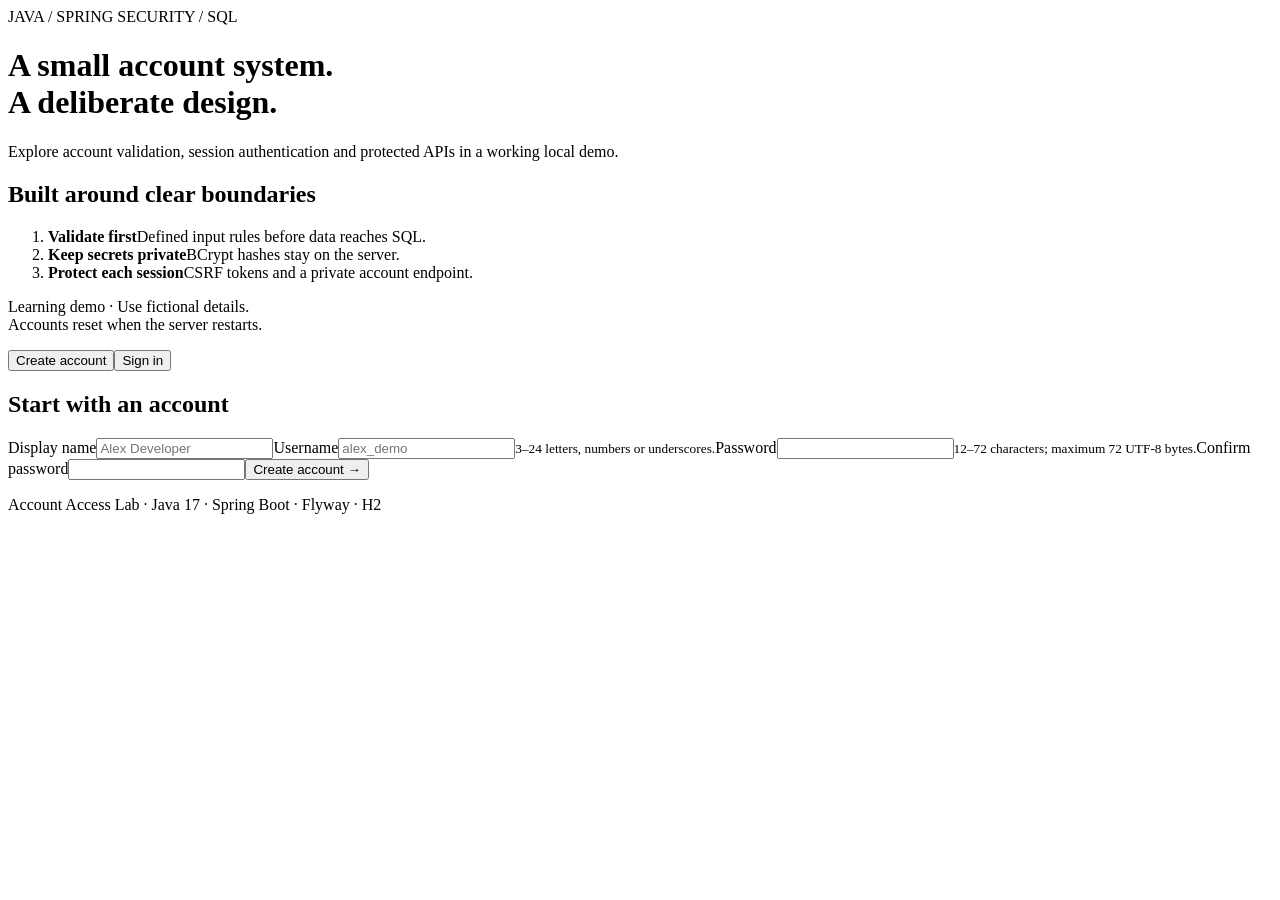
==== src/main/resources/static/index.html @ dd08afdc "Build Account Access Lab with session authentication and integration tests" ====
<!doctype html><html lang="en"><head><meta charset="utf-8"><meta name="viewport" content="width=device-width,initial-scale=1"><title>Account Access Lab</title><link rel="stylesheet" href="/styles.css"><script src="/app.js" defer></script></head><body><main><header><span class="eyebrow">JAVA / SPRING SECURITY / SQL</span><h1>A small account system.<br>A deliberate design.</h1><p>Explore account validation, session authentication and protected APIs in a working local demo.</p></header><div class="workspace"><aside><h2>Built around clear boundaries</h2><ol><li><strong>Validate first</strong><span>Defined input rules before data reaches SQL.</span></li><li><strong>Keep secrets private</strong><span>BCrypt hashes stay on the server.</span></li><li><strong>Protect each session</strong><span>CSRF tokens and a private account endpoint.</span></li></ol><p class="note">Learning demo · Use fictional details.<br>Accounts reset when the server restarts.</p></aside><section class="panel" aria-label="Account workspace"><nav aria-label="Account actions"><button id="show-register" class="tab active" type="button">Create account</button><button id="show-login" class="tab" type="button">Sign in</button></nav><form id="register"><h2>Start with an account</h2><label>Display name<input name="displayName" maxlength="60" required autocomplete="nickname" placeholder="Alex Developer"></label><label>Username<input name="username" pattern="[A-Za-z0-9_]{3,24}" minlength="3" maxlength="24" required autocomplete="username" placeholder="alex_demo"><small>3–24 letters, numbers or underscores.</small></label><label>Password<input name="password" type="password" minlength="12" maxlength="72" required autocomplete="new-password"><small>12–72 characters; maximum 72 UTF-8 bytes.</small></label><label>Confirm password<input name="confirmation" type="password" required autocomplete="new-password"></label><button class="primary" type="submit">Create account <span aria-hidden="true">→</span></button></form><form id="login" hidden><h2>Welcome back</h2><label>Username<input name="username" required autocomplete="username"></label><label>Password<input name="password" type="password" required autocomplete="current-password"></label><button class="primary" type="submit">Sign in <span aria-hidden="true">→</span></button></form><article id="profile" hidden><span class="badge">SESSION ACTIVE</span><h2 id="greeting"></h2><dl><dt>Username</dt><dd id="account-name"></dd><dt>Account created</dt><dd id="account-date"></dd></dl><p>You reached an authenticated API. Account details are rendered as text, never as HTML.</p><button id="logout" class="primary" type="button">Sign out</button></article><p id="feedback" role="status" aria-live="polite"></p></section></div><footer>Account Access Lab · Java 17 · Spring Boot · Flyway · H2</footer></main></body></html>
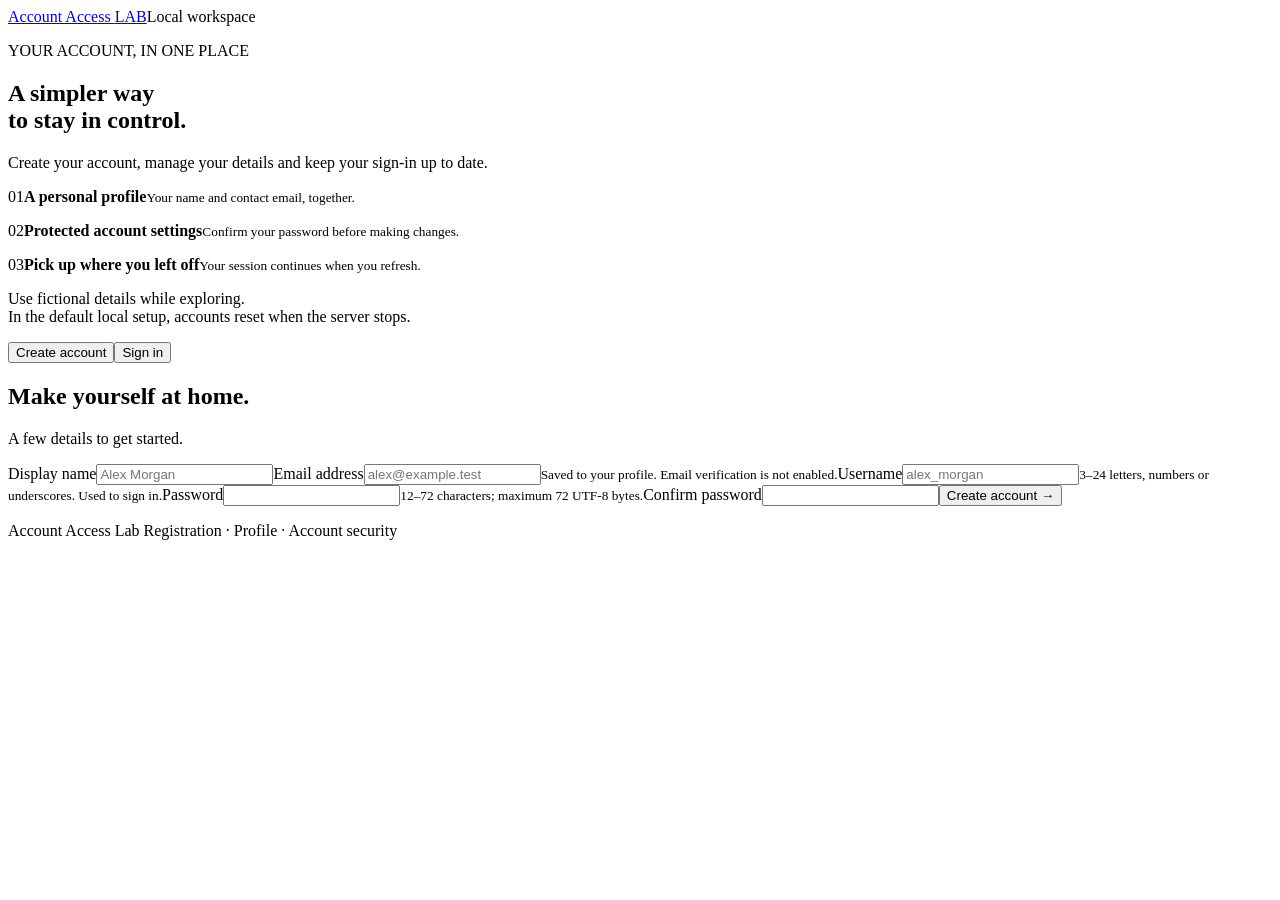
==== commit ad761601: "Consolidate registration workflows into a complete account workspace" ====
--- a/src/main/resources/static/index.html
+++ b/src/main/resources/static/index.html
@@ -1 +1,15 @@
-<!doctype html><html lang="en"><head><meta charset="utf-8"><meta name="viewport" content="width=device-width,initial-scale=1"><title>Account Access Lab</title><link rel="stylesheet" href="/styles.css"><script src="/app.js" defer></script></head><body><main><header><span class="eyebrow">JAVA / SPRING SECURITY / SQL</span><h1>A small account system.<br>A deliberate design.</h1><p>Explore account validation, session authentication and protected APIs in a working local demo.</p></header><div class="workspace"><aside><h2>Built around clear boundaries</h2><ol><li><strong>Validate first</strong><span>Defined input rules before data reaches SQL.</span></li><li><strong>Keep secrets private</strong><span>BCrypt hashes stay on the server.</span></li><li><strong>Protect each session</strong><span>CSRF tokens and a private account endpoint.</span></li></ol><p class="note">Learning demo · Use fictional details.<br>Accounts reset when the server restarts.</p></aside><section class="panel" aria-label="Account workspace"><nav aria-label="Account actions"><button id="show-register" class="tab active" type="button">Create account</button><button id="show-login" class="tab" type="button">Sign in</button></nav><form id="register"><h2>Start with an account</h2><label>Display name<input name="displayName" maxlength="60" required autocomplete="nickname" placeholder="Alex Developer"></label><label>Username<input name="username" pattern="[A-Za-z0-9_]{3,24}" minlength="3" maxlength="24" required autocomplete="username" placeholder="alex_demo"><small>3–24 letters, numbers or underscores.</small></label><label>Password<input name="password" type="password" minlength="12" maxlength="72" required autocomplete="new-password"><small>12–72 characters; maximum 72 UTF-8 bytes.</small></label><label>Confirm password<input name="confirmation" type="password" required autocomplete="new-password"></label><button class="primary" type="submit">Create account <span aria-hidden="true">→</span></button></form><form id="login" hidden><h2>Welcome back</h2><label>Username<input name="username" required autocomplete="username"></label><label>Password<input name="password" type="password" required autocomplete="current-password"></label><button class="primary" type="submit">Sign in <span aria-hidden="true">→</span></button></form><article id="profile" hidden><span class="badge">SESSION ACTIVE</span><h2 id="greeting"></h2><dl><dt>Username</dt><dd id="account-name"></dd><dt>Account created</dt><dd id="account-date"></dd></dl><p>You reached an authenticated API. Account details are rendered as text, never as HTML.</p><button id="logout" class="primary" type="button">Sign out</button></article><p id="feedback" role="status" aria-live="polite"></p></section></div><footer>Account Access Lab · Java 17 · Spring Boot · Flyway · H2</footer></main></body></html>+<!doctype html>
+<html lang="en"><head><meta charset="utf-8"><meta name="viewport" content="width=device-width,initial-scale=1"><title>Account Access Lab</title><link rel="stylesheet" href="/styles.css"><script src="/app.js" defer></script></head>
+<body><main>
+<header class="masthead"><a class="brand" href="/">Account Access <span>LAB</span></a><span class="environment">Local workspace</span></header>
+<div class="workspace">
+<aside><p class="eyebrow">YOUR ACCOUNT, IN ONE PLACE</p><h1>A simpler way<br>to stay in control.</h1><p class="intro">Create your account, manage your details and keep your sign-in up to date.</p><div class="benefits"><p><span>01</span><strong>A personal profile</strong><small>Your name and contact email, together.</small></p><p><span>02</span><strong>Protected account settings</strong><small>Confirm your password before making changes.</small></p><p><span>03</span><strong>Pick up where you left off</strong><small>Your session continues when you refresh.</small></p></div><p class="note">Use fictional details while exploring.<br>In the default local setup, accounts reset when the server stops.</p></aside>
+<section class="panel" aria-label="Account workspace">
+<nav id="auth-tabs" aria-label="Account actions"><button id="show-register" class="tab active" type="button">Create account</button><button id="show-login" class="tab" type="button">Sign in</button></nav>
+<form id="register"><h2>Make yourself at home.</h2><p class="description">A few details to get started.</p><label>Display name<input name="displayName" maxlength="60" required autocomplete="nickname" placeholder="Alex Morgan"></label><label>Email address<input name="email" type="email" maxlength="254" required autocomplete="email" placeholder="alex@example.test"><small>Saved to your profile. Email verification is not enabled.</small></label><label>Username<input name="username" pattern="[A-Za-z0-9_]{3,24}" minlength="3" maxlength="24" required autocomplete="username" placeholder="alex_morgan"><small>3–24 letters, numbers or underscores. Used to sign in.</small></label><label>Password<input name="password" type="password" minlength="12" maxlength="72" required autocomplete="new-password"><small>12–72 characters; maximum 72 UTF-8 bytes.</small></label><label>Confirm password<input name="confirmation" type="password" required autocomplete="new-password"></label><button class="primary" type="submit">Create account <span aria-hidden="true">→</span></button></form>
+<form id="login" hidden><h2>Welcome back.</h2><p class="description">Sign in to your account workspace.</p><label>Username<input name="username" required autocomplete="username"></label><label>Password<input name="password" type="password" required autocomplete="current-password"></label><button class="primary" type="submit">Sign in <span aria-hidden="true">→</span></button></form>
+<article id="profile" hidden><div class="account-header"><span class="badge">SIGNED IN</span><button id="logout" class="quiet" type="button">Sign out</button></div><h2 id="greeting"></h2><p class="description">Your account workspace.</p><dl class="identity"><div><dt>Username</dt><dd id="account-name"></dd></div><div><dt>Member since</dt><dd id="account-date"></dd></div></dl>
+<nav aria-label="Account settings"><button id="show-details" class="tab active" type="button">Profile details</button><button id="show-security" class="tab" type="button">Password</button></nav>
+<form id="details"><h3>Your details</h3><label>Display name<input name="displayName" maxlength="60" required autocomplete="nickname"></label><label>Email address<input name="email" type="email" maxlength="254" required autocomplete="email"><small>This email is not verified.</small></label><label>Current password<input name="currentPassword" type="password" maxlength="72" required autocomplete="current-password"><small>Confirm it to save your changes.</small></label><button class="primary" type="submit">Save details</button></form>
+<form id="security" hidden><h3>Change your password</h3><p class="description">You’ll sign in again after saving. This ends your current session; other sessions are not revoked.</p><label>Current password<input name="currentPassword" type="password" maxlength="72" required autocomplete="current-password"></label><label>New password<input name="newPassword" type="password" minlength="12" maxlength="72" required autocomplete="new-password"><small>12–72 characters; maximum 72 UTF-8 bytes.</small></label><label>Confirm new password<input name="confirmation" type="password" required autocomplete="new-password"></label><button class="primary" type="submit">Update password</button></form></article>
+<p id="feedback" role="status" aria-live="polite"></p></section></div><footer>Account Access Lab <span>Registration · Profile · Account security</span></footer></main></body></html>
